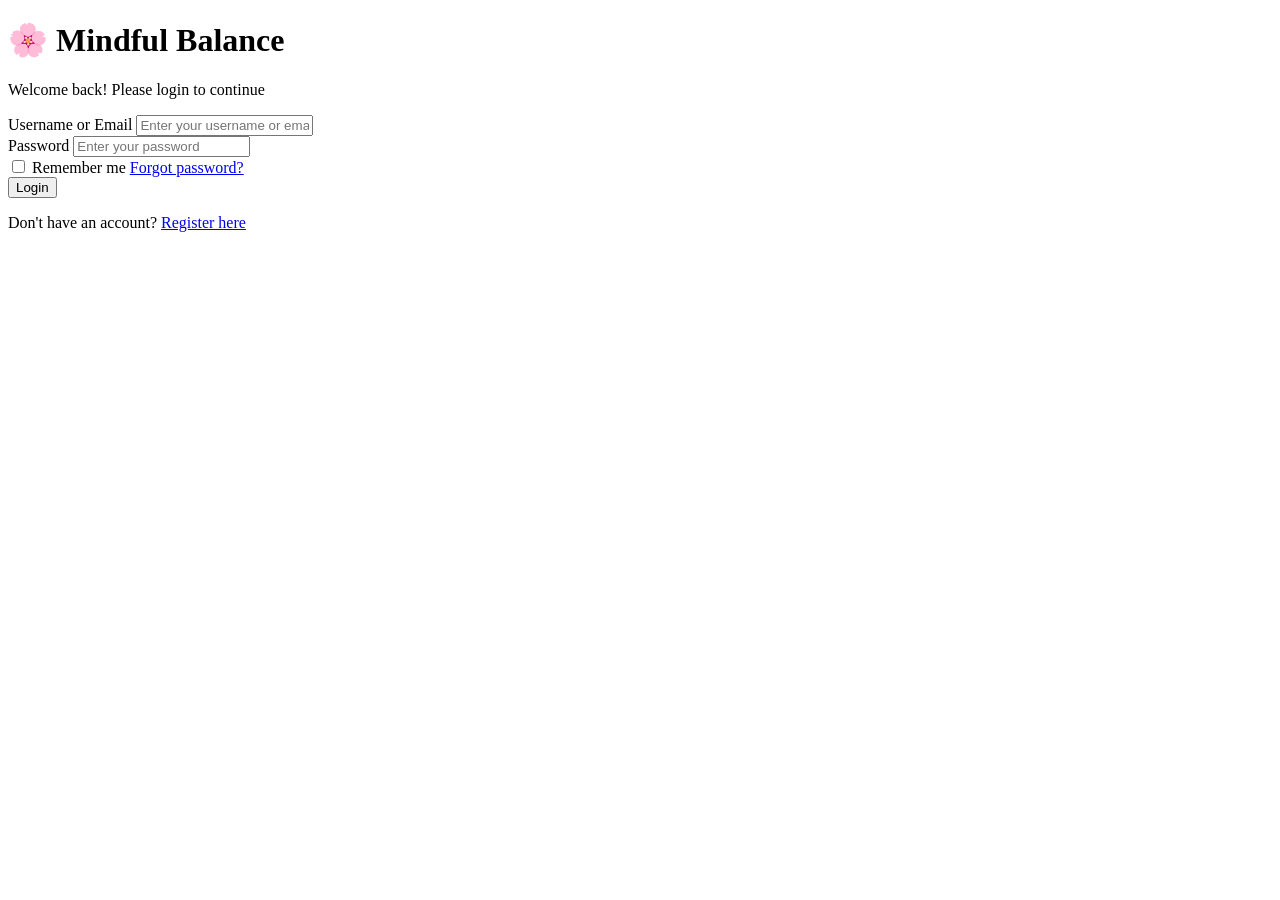
==== login.html @ 769a93d0 "Add files via upload Project 1 :this will help to be safe, calm and reduce your anxity." ====
<!DOCTYPE html>
<html lang="en">
<head>
    <meta charset="UTF-8">
    <meta name="viewport" content="width=device-width, initial-scale=1.0">
    <title>Login - Mindful Balance</title>
   <link rel="stylesheet" href="../css/auth.css">

</head>
<body>
    <div class="auth-container">
        <div class="auth-card">
            <div class="auth-header">
                <h1>🌸 Mindful Balance</h1>
                <p>Welcome back! Please login to continue</p>
            </div>

            <form id="loginForm" onsubmit="handleLogin(event)">
                <div class="form-group">
                    <label for="username">Username or Email</label>
                    <input 
                        type="text" 
                        id="username" 
                        name="username" 
                        placeholder="Enter your username or email"
                        required
                    >
                </div>

                <div class="form-group">
                    <label for="password">Password</label>
                    <input 
                        type="password" 
                        id="password" 
                        name="password" 
                        placeholder="Enter your password"
                        required
                    >
                </div>

                <div class="form-options">
                    <label class="checkbox-label">
                        <input type="checkbox" id="rememberMe">
                        <span>Remember me</span>
                    </label>
                    <a href="#" class="forgot-password">Forgot password?</a>
                </div>

                <button type="submit" class="btn-primary" id="loginBtn">
                    Login
                </button>

                <div id="errorMessage" class="error-message" style="display: none;"></div>
                <div id="successMessage" class="success-message" style="display: none;"></div>
            </form>

            <div class="auth-footer">
                <p>Don't have an account? <a href="register.html">Register here</a></p>
            </div>
        </div>
    </div>

    <script src="../js/config.js"></script>
    <script src="../js/auth.js"></script>
</body>
</html>
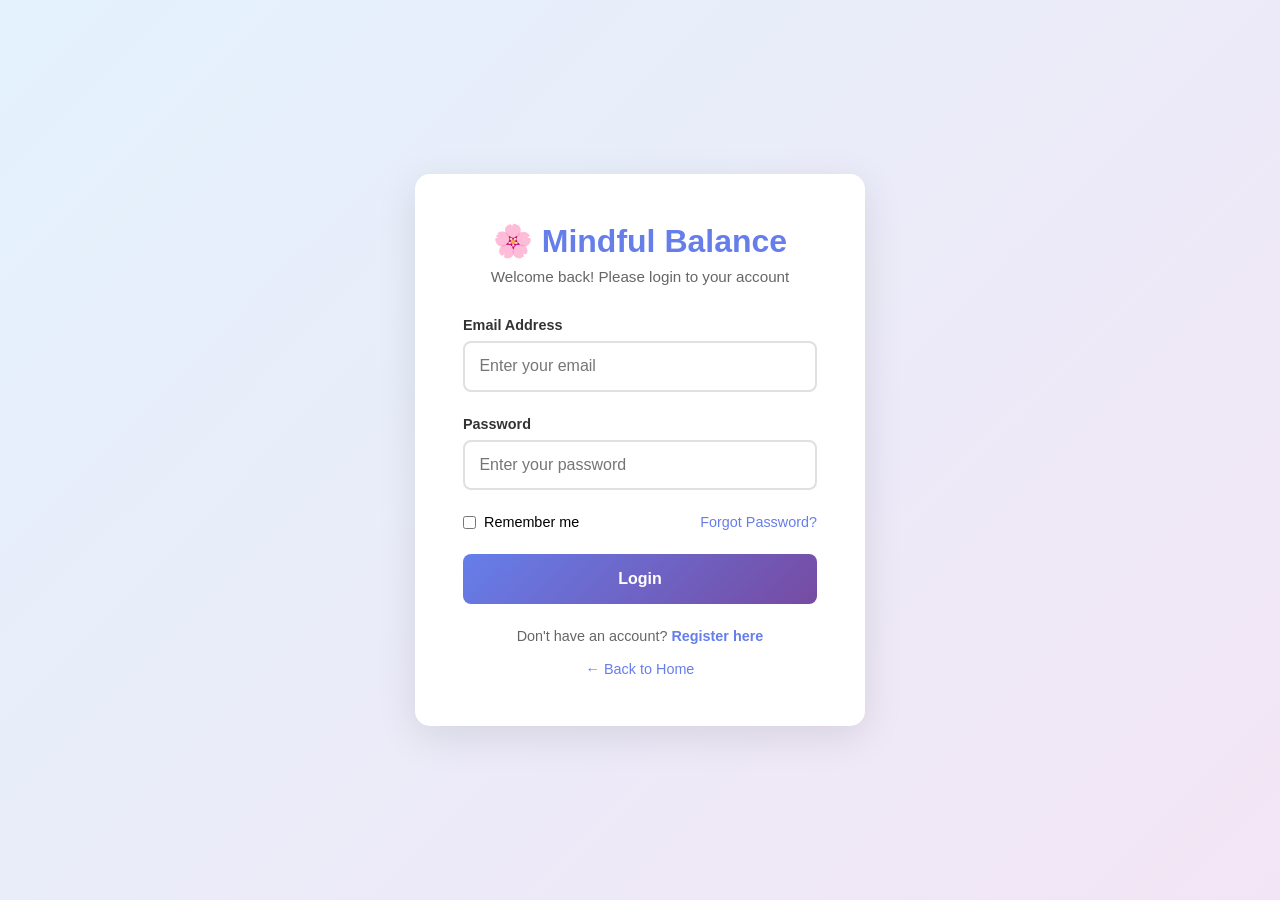
==== commit 0c2db978: "Update login.html" ====
--- a/login.html
+++ b/login.html
@@ -4,63 +4,344 @@
     <meta charset="UTF-8">
     <meta name="viewport" content="width=device-width, initial-scale=1.0">
     <title>Login - Mindful Balance</title>
-   <link rel="stylesheet" href="../css/auth.css">
-
+    <style>
+        * {
+            margin: 0;
+            padding: 0;
+            box-sizing: border-box;
+        }
+
+        body {
+            font-family: 'Segoe UI', Tahoma, Geneva, Verdana, sans-serif;
+            background: linear-gradient(135deg, #e3f2fd 0%, #f3e5f5 100%);
+            min-height: 100vh;
+            display: flex;
+            justify-content: center;
+            align-items: center;
+            padding: 2rem;
+        }
+
+        .auth-container {
+            background: white;
+            border-radius: 15px;
+            box-shadow: 0 10px 40px rgba(0,0,0,0.1);
+            padding: 3rem;
+            max-width: 450px;
+            width: 100%;
+            animation: slideUp 0.5s ease;
+        }
+
+        @keyframes slideUp {
+            from {
+                opacity: 0;
+                transform: translateY(30px);
+            }
+            to {
+                opacity: 1;
+                transform: translateY(0);
+            }
+        }
+
+        .auth-header {
+            text-align: center;
+            margin-bottom: 2rem;
+        }
+
+        .auth-header h1 {
+            color: #667eea;
+            font-size: 2rem;
+            margin-bottom: 0.5rem;
+        }
+
+        .auth-header p {
+            color: #666;
+            font-size: 0.95rem;
+        }
+
+        .form-group {
+            margin-bottom: 1.5rem;
+        }
+
+        .form-group label {
+            display: block;
+            color: #333;
+            font-weight: 600;
+            margin-bottom: 0.5rem;
+            font-size: 0.9rem;
+        }
+
+        .form-group input {
+            width: 100%;
+            padding: 0.9rem;
+            border: 2px solid #e0e0e0;
+            border-radius: 8px;
+            font-size: 1rem;
+            transition: all 0.3s;
+        }
+
+        .form-group input:focus {
+            outline: none;
+            border-color: #667eea;
+            box-shadow: 0 0 0 3px rgba(102, 126, 234, 0.1);
+        }
+
+        .form-group input.error {
+            border-color: #f44336;
+        }
+
+        .error-message {
+            color: #f44336;
+            font-size: 0.85rem;
+            margin-top: 0.25rem;
+            display: none;
+        }
+
+        .error-message.show {
+            display: block;
+        }
+
+        .form-options {
+            display: flex;
+            justify-content: space-between;
+            align-items: center;
+            margin-bottom: 1.5rem;
+            font-size: 0.9rem;
+        }
+
+        .checkbox {
+            display: flex;
+            align-items: center;
+            gap: 0.5rem;
+            cursor: pointer;
+        }
+
+        .link {
+            color: #667eea;
+            text-decoration: none;
+        }
+
+        .link:hover {
+            text-decoration: underline;
+        }
+
+        .btn-primary {
+            width: 100%;
+            background: linear-gradient(135deg, #667eea 0%, #764ba2 100%);
+            color: white;
+            border: none;
+            padding: 1rem;
+            border-radius: 8px;
+            font-size: 1rem;
+            font-weight: 600;
+            cursor: pointer;
+            transition: all 0.3s;
+            display: flex;
+            justify-content: center;
+            align-items: center;
+            gap: 0.5rem;
+        }
+
+        .btn-primary:hover {
+            transform: translateY(-2px);
+            box-shadow: 0 5px 15px rgba(102, 126, 234, 0.4);
+        }
+
+        .btn-primary:disabled {
+            opacity: 0.6;
+            cursor: not-allowed;
+            transform: none;
+        }
+
+        .loader {
+            width: 20px;
+            height: 20px;
+            border: 3px solid rgba(255,255,255,0.3);
+            border-top-color: white;
+            border-radius: 50%;
+            animation: spin 0.8s linear infinite;
+            display: none;
+        }
+
+        @keyframes spin {
+            to { transform: rotate(360deg); }
+        }
+
+        .auth-footer {
+            text-align: center;
+            margin-top: 1.5rem;
+            color: #666;
+            font-size: 0.9rem;
+        }
+
+        .auth-footer a {
+            color: #667eea;
+            text-decoration: none;
+            font-weight: 600;
+        }
+
+        .back-home {
+            text-align: center;
+            margin-top: 1rem;
+        }
+
+        .back-home a {
+            color: #667eea;
+            text-decoration: none;
+            font-size: 0.9rem;
+        }
+
+        @media (max-width: 768px) {
+            .auth-container {
+                padding: 2rem 1.5rem;
+            }
+            
+            .form-options {
+                flex-direction: column;
+                gap: 1rem;
+                align-items: flex-start;
+            }
+        }
+    </style>
 </head>
 <body>
     <div class="auth-container">
-        <div class="auth-card">
-            <div class="auth-header">
-                <h1>🌸 Mindful Balance</h1>
-                <p>Welcome back! Please login to continue</p>
-            </div>
-
-            <form id="loginForm" onsubmit="handleLogin(event)">
-                <div class="form-group">
-                    <label for="username">Username or Email</label>
-                    <input 
-                        type="text" 
-                        id="username" 
-                        name="username" 
-                        placeholder="Enter your username or email"
-                        required
-                    >
-                </div>
-
-                <div class="form-group">
-                    <label for="password">Password</label>
-                    <input 
-                        type="password" 
-                        id="password" 
-                        name="password" 
-                        placeholder="Enter your password"
-                        required
-                    >
-                </div>
-
-                <div class="form-options">
-                    <label class="checkbox-label">
-                        <input type="checkbox" id="rememberMe">
-                        <span>Remember me</span>
-                    </label>
-                    <a href="#" class="forgot-password">Forgot password?</a>
-                </div>
-
-                <button type="submit" class="btn-primary" id="loginBtn">
-                    Login
-                </button>
-
-                <div id="errorMessage" class="error-message" style="display: none;"></div>
-                <div id="successMessage" class="success-message" style="display: none;"></div>
-            </form>
-
+        <div class="auth-header">
+            <h1>🌸 Mindful Balance</h1>
+            <p>Welcome back! Please login to your account</p>
+        </div>
+        
+        <form id="loginForm">
+            <div class="form-group">
+                <label for="email">Email Address</label>
+                <input 
+                    type="email" 
+                    id="email" 
+                    placeholder="Enter your email"
+                    required
+                >
+                <span class="error-message" id="emailError"></span>
+            </div>
+            
+            <div class="form-group">
+                <label for="password">Password</label>
+                <input 
+                    type="password" 
+                    id="password" 
+                    placeholder="Enter your password"
+                    required
+                >
+                <span class="error-message" id="passwordError"></span>
+            </div>
+            
+            <div class="form-options">
+                <label class="checkbox">
+                    <input type="checkbox" id="rememberMe">
+                    <span>Remember me</span>
+                </label>
+                <a href="#" class="link">Forgot Password?</a>
+            </div>
+            
+            <button type="submit" class="btn-primary" id="loginBtn">
+                <span id="loginText">Login</span>
+                <span class="loader" id="loginLoader"></span>
+            </button>
+            
             <div class="auth-footer">
                 <p>Don't have an account? <a href="register.html">Register here</a></p>
             </div>
-        </div>
+            
+            <div class="back-home">
+                <a href="../index.html">← Back to Home</a>
+            </div>
+        </form>
     </div>
 
-    <script src="../js/config.js"></script>
-    <script src="../js/auth.js"></script>
+    
+        <script src="../js/config.js"></script>
+<script src="../js/utils.js"></script>
+<script src="../js/api.js"></script>
+<script>
+    // Login Form Handler
+    document.getElementById('loginForm').addEventListener('submit', async (e) => {
+        e.preventDefault();
+        
+        const email = document.getElementById('email').value.trim();
+        const password = document.getElementById('password').value;
+        
+        console.log('Login attempt with email:', email); // Debug
+        
+        // Validate
+        if (!isValidEmail(email)) {
+            document.getElementById('emailError').textContent = 'Please enter a valid email';
+            document.getElementById('emailError').classList.add('show');
+            document.getElementById('email').classList.add('error');
+            return;
+        }
+        
+        if (password.length < 6) {
+            document.getElementById('passwordError').textContent = 'Password must be at least 6 characters';
+            document.getElementById('passwordError').classList.add('show');
+            document.getElementById('password').classList.add('error');
+            return;
+        }
+        
+        // Clear errors
+        document.querySelectorAll('.error-message').forEach(el => el.classList.remove('show'));
+        document.querySelectorAll('input').forEach(el => el.classList.remove('error'));
+        
+        // Show loading
+        const loginBtn = document.getElementById('loginBtn');
+        const loginText = document.getElementById('loginText');
+        const loginLoader = document.getElementById('loginLoader');
+        
+        loginBtn.disabled = true;
+        loginText.style.display = 'none';
+        loginLoader.style.display = 'block';
+        
+        try {
+            console.log('Calling AuthAPI.login...'); // Debug
+            
+            const result = await AuthAPI.login({ email, password });
+            
+            console.log('Login result:', result); // Debug
+            
+            if (result.success && result.data) {
+                console.log('Login successful, user data:', result.data); // Debug
+                
+                // Save token and user info
+                localStorage.setItem('token', result.data.token || 'Bearer_' + Date.now());
+                localStorage.setItem('user', JSON.stringify({
+                    id: result.data.id,
+                    name: result.data.name,
+                    email: result.data.email,
+                    role: result.data.role || 'USER'
+                }));
+                
+                showToast('Login successful! Redirecting...', 'success');
+                
+                setTimeout(() => {
+                    window.location.href = 'dashboard.html';
+                }, 1500);
+            } else {
+                console.error('Login failed:', result.error); // Debug
+                showToast(result.error || 'Invalid email or password', 'error');
+                loginBtn.disabled = false;
+                loginText.style.display = 'block';
+                loginLoader.style.display = 'none';
+            }
+        } catch (error) {
+            console.error('Login error:', error); // Debug
+            showToast('Unable to connect to server. Please try again.', 'error');
+            loginBtn.disabled = false;
+            loginText.style.display = 'block';
+            loginLoader.style.display = 'none';
+        }
+    });
+
+    // Check if already logged in
+    if (isAuthenticated()) {
+        window.location.href = 'dashboard.html';
+    }
+</script>
 </body>
-</html>+</html>
